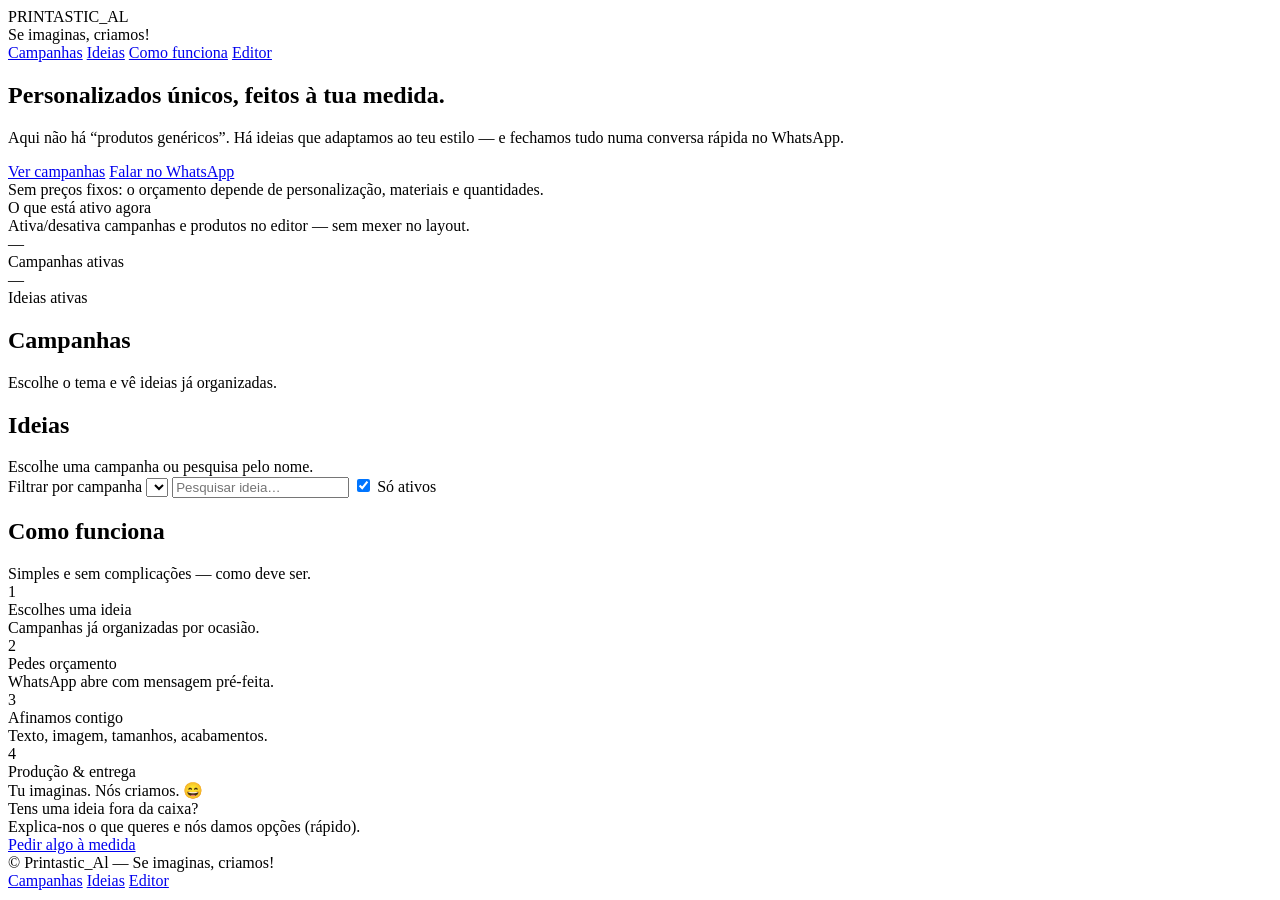
==== index.html @ 2a494dde "Create index.html" ====
<!doctype html>
<html lang="pt-PT">
<head>
  <meta charset="utf-8" />
  <meta name="viewport" content="width=device-width,initial-scale=1" />
  <title>Printastic_Al — Personalizados</title>
  <meta name="description" content="Catálogo de personalizados Printastic_Al. Escolhe uma campanha e pede orçamento via WhatsApp." />
  <link rel="stylesheet" href="css/style.css" />
</head>
<body>
  <header class="topbar">
    <div class="container topbar-inner">
      <div class="brand">
        <div class="mark" aria-hidden="true"></div>
        <div>
          <div class="brand-name">PRINTASTIC_AL</div>
          <div class="brand-tag">Se imaginas, criamos!</div>
        </div>
      </div>

      <nav class="nav">
        <a href="#campanhas">Campanhas</a>
        <a href="#produtos">Ideias</a>
        <a href="#como-funciona">Como funciona</a>
        <a class="pill" href="admin/editor.html" title="Editor (para gerir campanhas e produtos)">Editor</a>
      </nav>
    </div>
  </header>

  <main>
    <section class="hero">
      <div class="container hero-grid">
        <div class="hero-copy">
          <h1>Personalizados únicos, feitos à tua medida.</h1>
          <p>
            Aqui não há “produtos genéricos”. Há ideias que adaptamos ao teu estilo — e fechamos tudo numa conversa rápida no WhatsApp.
          </p>
          <div class="hero-actions">
            <a class="btn primary" href="#campanhas">Ver campanhas</a>
            <a class="btn" id="btnWhatsAppGeral" href="#">Falar no WhatsApp</a>
          </div>
          <div class="micro">
            <span class="dot"></span>
            <span>Sem preços fixos: o orçamento depende de personalização, materiais e quantidades.</span>
          </div>
        </div>

        <div class="hero-card">
          <div class="hero-card-title">O que está ativo agora</div>
          <div class="muted">Ativa/desativa campanhas e produtos no editor — sem mexer no layout.</div>
          <div class="stats">
            <div class="stat">
              <div class="stat-big" id="statSections">—</div>
              <div class="stat-small">Campanhas ativas</div>
            </div>
            <div class="stat">
              <div class="stat-big" id="statProducts">—</div>
              <div class="stat-small">Ideias ativas</div>
            </div>
          </div>
        </div>
      </div>
    </section>

    <section id="campanhas" class="block">
      <div class="container">
        <div class="block-head">
          <h2>Campanhas</h2>
          <div class="muted">Escolhe o tema e vê ideias já organizadas.</div>
        </div>
        <div id="campaignGrid" class="campaign-grid"></div>
      </div>
    </section>

    <section id="produtos" class="block alt">
      <div class="container">
        <div class="block-head row">
          <div>
            <h2>Ideias</h2>
            <div class="muted">Escolhe uma campanha ou pesquisa pelo nome.</div>
          </div>

          <div class="controls">
            <label class="sr-only" for="campaignFilter">Filtrar por campanha</label>
            <select id="campaignFilter"></select>

            <input id="search" type="search" placeholder="Pesquisar ideia…" />

            <label class="toggle">
              <input id="onlyActive" type="checkbox" checked />
              <span>Só ativos</span>
            </label>
          </div>
        </div>

        <div id="chips" class="chips"></div>
        <div id="productGrid" class="grid"></div>

        <div id="empty" class="empty" hidden>
          <div class="empty-title">Nada a mostrar com estes filtros.</div>
          <div class="muted">Experimenta outra campanha ou limpa a pesquisa.</div>
        </div>
      </div>
    </section>

    <section id="como-funciona" class="block">
      <div class="container">
        <div class="block-head">
          <h2>Como funciona</h2>
          <div class="muted">Simples e sem complicações — como deve ser.</div>
        </div>

        <div class="steps">
          <div class="step"><div class="n">1</div><div class="t">Escolhes uma ideia</div><div class="muted">Campanhas já organizadas por ocasião.</div></div>
          <div class="step"><div class="n">2</div><div class="t">Pedes orçamento</div><div class="muted">WhatsApp abre com mensagem pré-feita.</div></div>
          <div class="step"><div class="n">3</div><div class="t">Afinamos contigo</div><div class="muted">Texto, imagem, tamanhos, acabamentos.</div></div>
          <div class="step"><div class="n">4</div><div class="t">Produção & entrega</div><div class="muted">Tu imaginas. Nós criamos. 😄</div></div>
        </div>

        <div class="cta">
          <div>
            <div class="cta-title">Tens uma ideia fora da caixa?</div>
            <div class="muted">Explica-nos o que queres e nós damos opções (rápido).</div>
          </div>
          <a class="btn primary" id="btnWhatsAppCustom" href="#">Pedir algo à medida</a>
        </div>
      </div>
    </section>
  </main>

  <footer class="footer">
    <div class="container footer-inner">
      <div class="muted">© <span id="year"></span> Printastic_Al — Se imaginas, criamos!</div>
      <div class="footlinks">
        <a href="#campanhas">Campanhas</a>
        <a href="#produtos">Ideias</a>
        <a href="admin/editor.html">Editor</a>
      </div>
    </div>
  </footer>

  <script>
    window.PRINTASTIC = { whatsappNumber: "351925670379" };
  </script>
  <script src="js/app.js"></script>
</body>
</html>
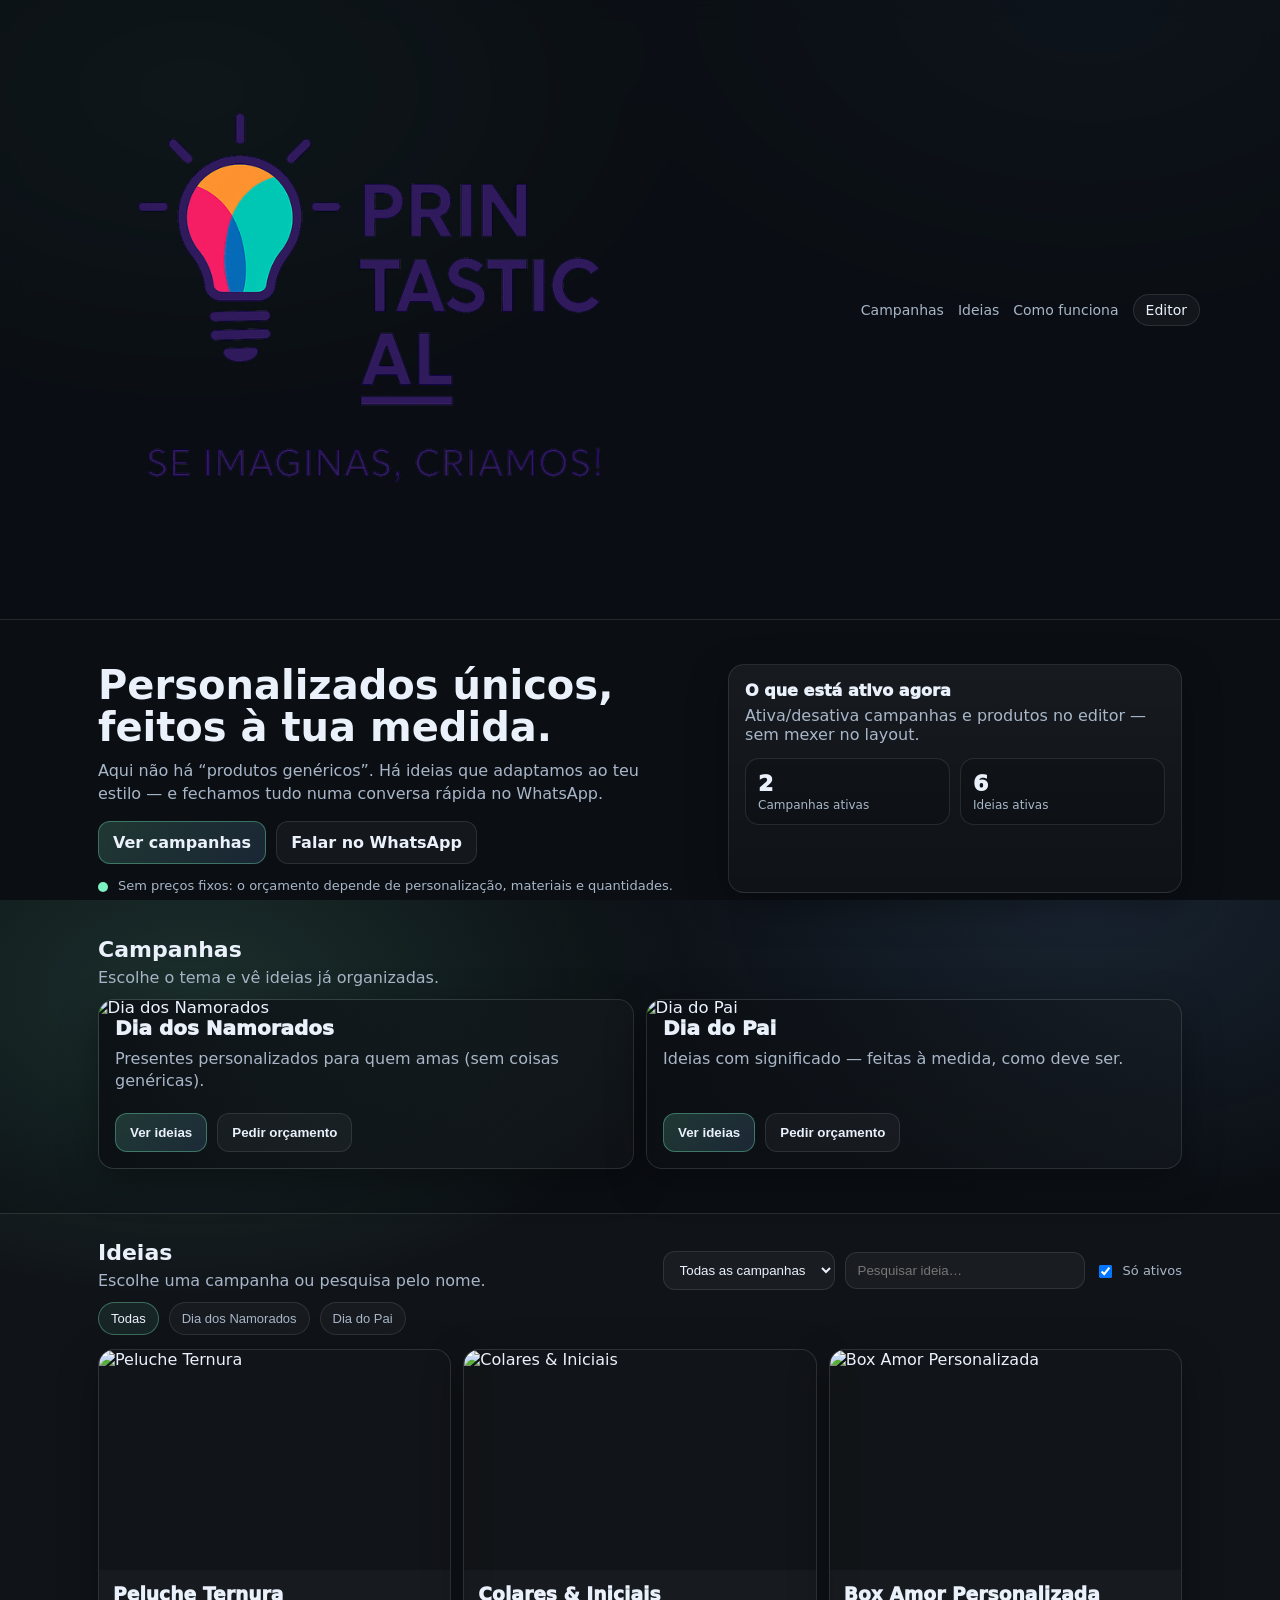
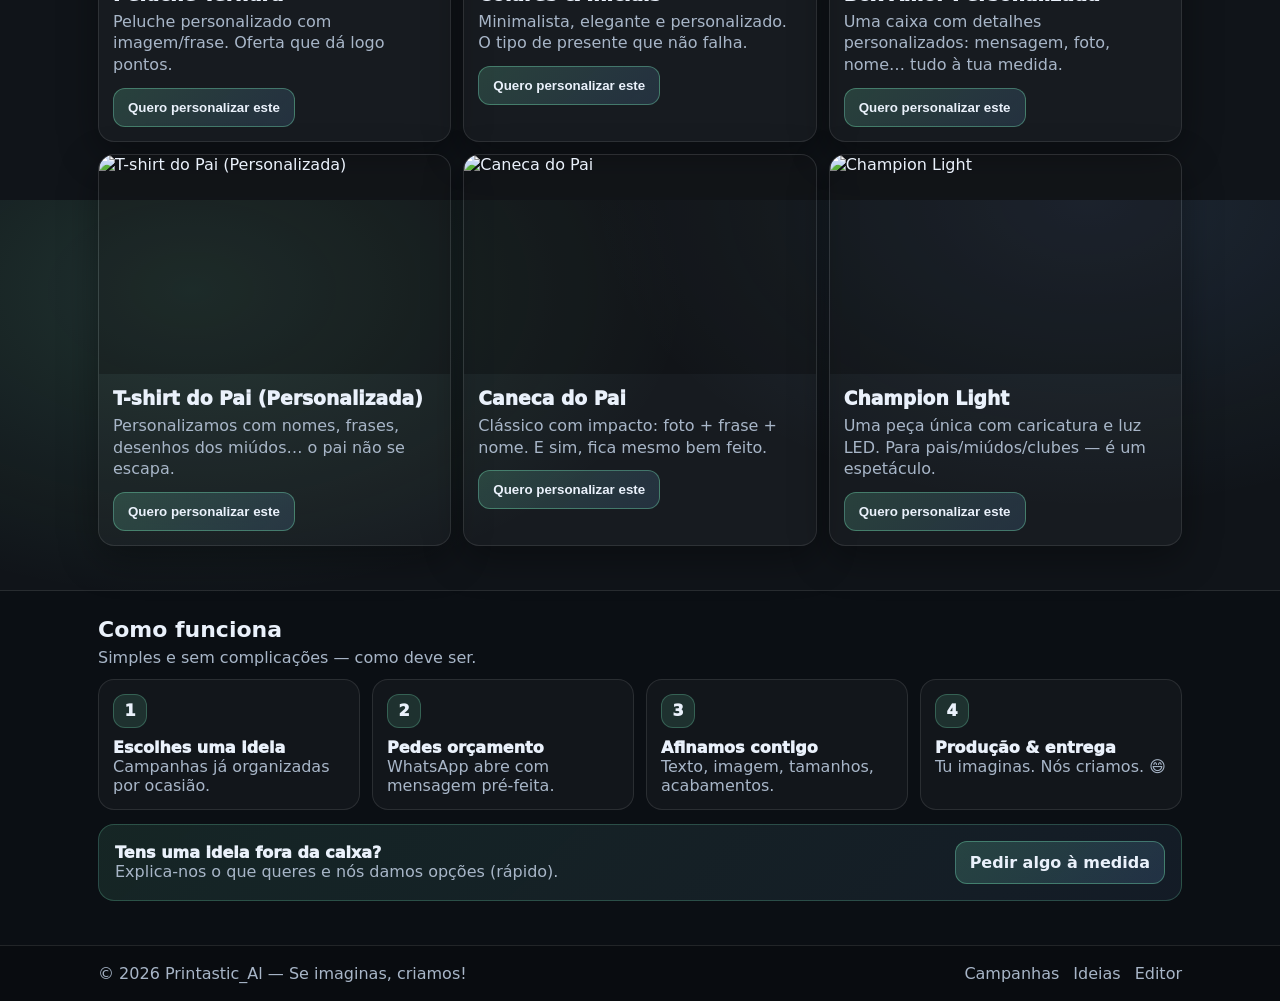
==== commit b1c89196: "Update index.html" ====
--- a/index.html
+++ b/index.html
@@ -11,12 +11,12 @@
   <header class="topbar">
     <div class="container topbar-inner">
       <div class="brand">
-        <div class="mark" aria-hidden="true"></div>
-        <div>
-          <div class="brand-name">PRINTASTIC_AL</div>
-          <div class="brand-tag">Se imaginas, criamos!</div>
-        </div>
-      </div>
+  <img 
+    src="img/branding/logo-printastic-al.png"
+    alt="Printastic_Al"
+    class="brand-logo"
+  />
+</div>
 
       <nav class="nav">
         <a href="#campanhas">Campanhas</a>
--- a/css/style.css
+++ b/css/style.css
@@ -0,0 +1,252 @@
+:root{
+  --bg:#0b0f14;
+  --panel:#0f1723;
+  --panel2:#0d1420;
+  --text:#eaf1fb;
+  --muted:#a8b6c8;
+  --line:rgba(255,255,255,.10);
+  --soft:rgba(255,255,255,.06);
+  --accent:#7cf2c1;
+  --accent2:#78b7ff;
+  --shadow: 0 12px 38px rgba(0,0,0,.35);
+  --r:16px;
+}
+
+*{box-sizing:border-box}
+html,body{height:100%}
+body{
+  margin:0;
+  font-family: system-ui, -apple-system, Segoe UI, Roboto, Helvetica, Arial;
+  color:var(--text);
+  background:
+    radial-gradient(900px 560px at 15% 10%, rgba(124,242,193,.14), transparent 55%),
+    radial-gradient(900px 560px at 85% 0%, rgba(120,183,255,.12), transparent 55%),
+    var(--bg);
+}
+
+a{color:inherit; text-decoration:none}
+.container{max-width:1120px; margin:0 auto; padding:0 18px}
+.muted{color:var(--muted)}
+.sr-only{position:absolute; left:-9999px}
+
+.topbar{
+  position:sticky; top:0; z-index:20;
+  background: rgba(11,15,20,.75);
+  backdrop-filter: blur(10px);
+  border-bottom:1px solid var(--line);
+}
+.topbar-inner{display:flex; gap:16px; align-items:center; padding:14px 0}
+.brand{display:flex; gap:12px; align-items:center}
+.mark{
+  width:38px; height:38px; border-radius:12px;
+  background: linear-gradient(135deg, var(--accent), var(--accent2));
+  box-shadow: var(--shadow);
+}
+.brand-name{font-weight:950; letter-spacing:.6px}
+.brand-tag{font-size:12px; margin-top:2px; color:var(--muted)}
+.nav{margin-left:auto; display:flex; gap:14px; align-items:center; flex-wrap:wrap}
+.nav a{font-size:14px; color:var(--muted)}
+.nav a:hover{color:var(--text)}
+.pill{
+  padding:7px 12px; border-radius:999px;
+  border:1px solid var(--line);
+  background: rgba(255,255,255,.04);
+  color:var(--text) !important;
+}
+
+.hero{padding:44px 0 18px}
+.hero-grid{display:grid; grid-template-columns: 1.15fr .85fr; gap:16px; align-items:stretch}
+@media(max-width: 900px){.hero-grid{grid-template-columns:1fr}}
+.hero-copy h1{margin:0 0 10px; font-size:40px; line-height:1.06}
+.hero-copy p{margin:0 0 16px; color:var(--muted); line-height:1.45; max-width:56ch}
+.hero-actions{display:flex; gap:10px; flex-wrap:wrap; margin-bottom:14px}
+.btn{
+  display:inline-flex; align-items:center; justify-content:center;
+  padding:11px 14px;
+  border-radius: 12px;
+  border:1px solid var(--line);
+  background: rgba(255,255,255,.04);
+  color:var(--text);
+  font-weight:800;
+  transition: transform .06s ease, border-color .12s ease, background .12s ease;
+}
+.btn:hover{transform: translateY(-1px); border-color: rgba(255,255,255,.18)}
+.btn.primary{
+  border-color: rgba(124,242,193,.35);
+  background: linear-gradient(135deg, rgba(124,242,193,.18), rgba(120,183,255,.14));
+}
+.micro{display:flex; gap:10px; align-items:flex-start; color:var(--muted); font-size:13px}
+.micro .dot{width:10px; height:10px; border-radius:999px; margin-top:4px; background: var(--accent)}
+
+.hero-card{
+  border:1px solid var(--line);
+  background: linear-gradient(180deg, rgba(255,255,255,.05), rgba(255,255,255,.02));
+  border-radius: var(--r);
+  padding:16px;
+  box-shadow: var(--shadow);
+}
+.hero-card-title{font-weight:950; margin-bottom:6px}
+.stats{display:flex; gap:10px; margin-top:14px}
+.stat{
+  flex:1;
+  border:1px solid var(--line);
+  border-radius: 14px;
+  padding:12px;
+  background: rgba(0,0,0,.18);
+}
+.stat-big{font-size:22px; font-weight:950}
+.stat-small{font-size:12px; color:var(--muted); margin-top:2px}
+
+.block{padding:26px 0 44px}
+.block.alt{
+  background: rgba(255,255,255,.02);
+  border-top:1px solid var(--line);
+  border-bottom:1px solid var(--line);
+}
+.block-head{margin-bottom:12px}
+.block-head h2{margin:0 0 6px; font-size:22px}
+.block-head.row{display:flex; align-items:flex-end; justify-content:space-between; gap:14px; flex-wrap:wrap}
+
+.controls{display:flex; gap:10px; flex-wrap:wrap; align-items:center}
+select,input[type="search"]{
+  border-radius:12px;
+  border:1px solid var(--line);
+  background: rgba(255,255,255,.04);
+  color: var(--text);
+  padding:10px 12px;
+  outline:none;
+}
+#search{min-width:240px}
+.toggle{display:flex; gap:8px; align-items:center; color:var(--muted); font-size:13px}
+.toggle input{transform: translateY(1px)}
+
+.campaign-grid{
+  display:grid;
+  grid-template-columns: repeat(2, 1fr);
+  gap:12px;
+}
+@media(max-width: 820px){ .campaign-grid{grid-template-columns: 1fr} }
+
+.campaign{
+  position:relative;
+  border:1px solid var(--line);
+  border-radius: var(--r);
+  overflow:hidden;
+  background: rgba(255,255,255,.03);
+  box-shadow: var(--shadow);
+  min-height: 170px;
+  display:flex;
+}
+.campaign::before{
+  content:"";
+  position:absolute; inset:0;
+  background: linear-gradient(90deg, rgba(11,15,20,.92), rgba(11,15,20,.35));
+  pointer-events:none;
+}
+.campaign img{
+  position:absolute; inset:0;
+  width:100%; height:100%;
+  object-fit:cover;
+  filter: saturate(1.05) contrast(1.02);
+  transform: scale(1.03);
+}
+.campaign-body{
+  position:relative;
+  padding:16px;
+  display:flex;
+  flex-direction:column;
+  gap:8px;
+  max-width: 70ch;
+}
+.campaign-title{font-weight:950; font-size:20px}
+.campaign-desc{color:var(--muted); line-height:1.35}
+.campaign-actions{margin-top:auto; display:flex; gap:10px; flex-wrap:wrap}
+
+.chips{display:flex; gap:10px; flex-wrap:wrap; margin:12px 0 14px}
+.chip{
+  border:1px solid var(--line);
+  background: rgba(255,255,255,.03);
+  border-radius: 999px;
+  padding:8px 12px;
+  cursor:pointer;
+  color: var(--muted);
+  font-size: 13px;
+}
+.chip.active{
+  color: var(--text);
+  border-color: rgba(124,242,193,.35);
+  background: rgba(124,242,193,.08);
+}
+
+.grid{
+  display:grid;
+  grid-template-columns: repeat(3, 1fr);
+  gap:12px;
+}
+@media (max-width: 980px){ .grid{grid-template-columns: repeat(2,1fr)} }
+@media (max-width: 620px){ .grid{grid-template-columns: 1fr} }
+
+.card{
+  border:1px solid var(--line);
+  border-radius: var(--r);
+  overflow:hidden;
+  background: rgba(255,255,255,.03);
+  box-shadow: var(--shadow);
+  display:flex; flex-direction:column;
+}
+.card-media{aspect-ratio: 16/10; background: rgba(0,0,0,.25)}
+.card-media img{width:100%; height:100%; object-fit:cover}
+.card-body{padding:14px}
+.card-title{margin:0 0 6px; font-weight:950}
+.card-desc{margin:0 0 12px; color:var(--muted); line-height:1.35}
+
+.steps{
+  display:grid;
+  grid-template-columns: repeat(4, 1fr);
+  gap:12px;
+}
+@media(max-width: 980px){ .steps{grid-template-columns: repeat(2,1fr)} }
+@media(max-width: 560px){ .steps{grid-template-columns: 1fr} }
+
+.step{
+  border:1px solid var(--line);
+  border-radius: var(--r);
+  padding:14px;
+  background: rgba(255,255,255,.03);
+}
+.step .n{
+  width:34px; height:34px; border-radius:12px;
+  display:flex; align-items:center; justify-content:center;
+  background: rgba(124,242,193,.12);
+  border:1px solid rgba(124,242,193,.25);
+  font-weight:950;
+}
+.step .t{margin-top:10px; font-weight:950}
+
+.cta{
+  margin-top:14px;
+  border:1px solid rgba(124,242,193,.22);
+  background: linear-gradient(135deg, rgba(124,242,193,.10), rgba(120,183,255,.08));
+  border-radius: var(--r);
+  padding:16px;
+  display:flex;
+  align-items:center;
+  justify-content:space-between;
+  gap:12px;
+  flex-wrap:wrap;
+}
+.cta-title{font-weight:950; font-size:16px}
+
+.empty{
+  margin-top:14px;
+  border:1px dashed var(--line);
+  border-radius: var(--r);
+  padding:16px;
+  background: rgba(255,255,255,.02);
+}
+.empty-title{font-weight:950}
+
+.footer{border-top:1px solid var(--line); padding:18px 0; background: rgba(0,0,0,.18)}
+.footer-inner{display:flex; justify-content:space-between; gap:12px; flex-wrap:wrap}
+.footlinks{display:flex; gap:14px; color:var(--muted)}
+.footlinks a:hover{color:var(--text)}
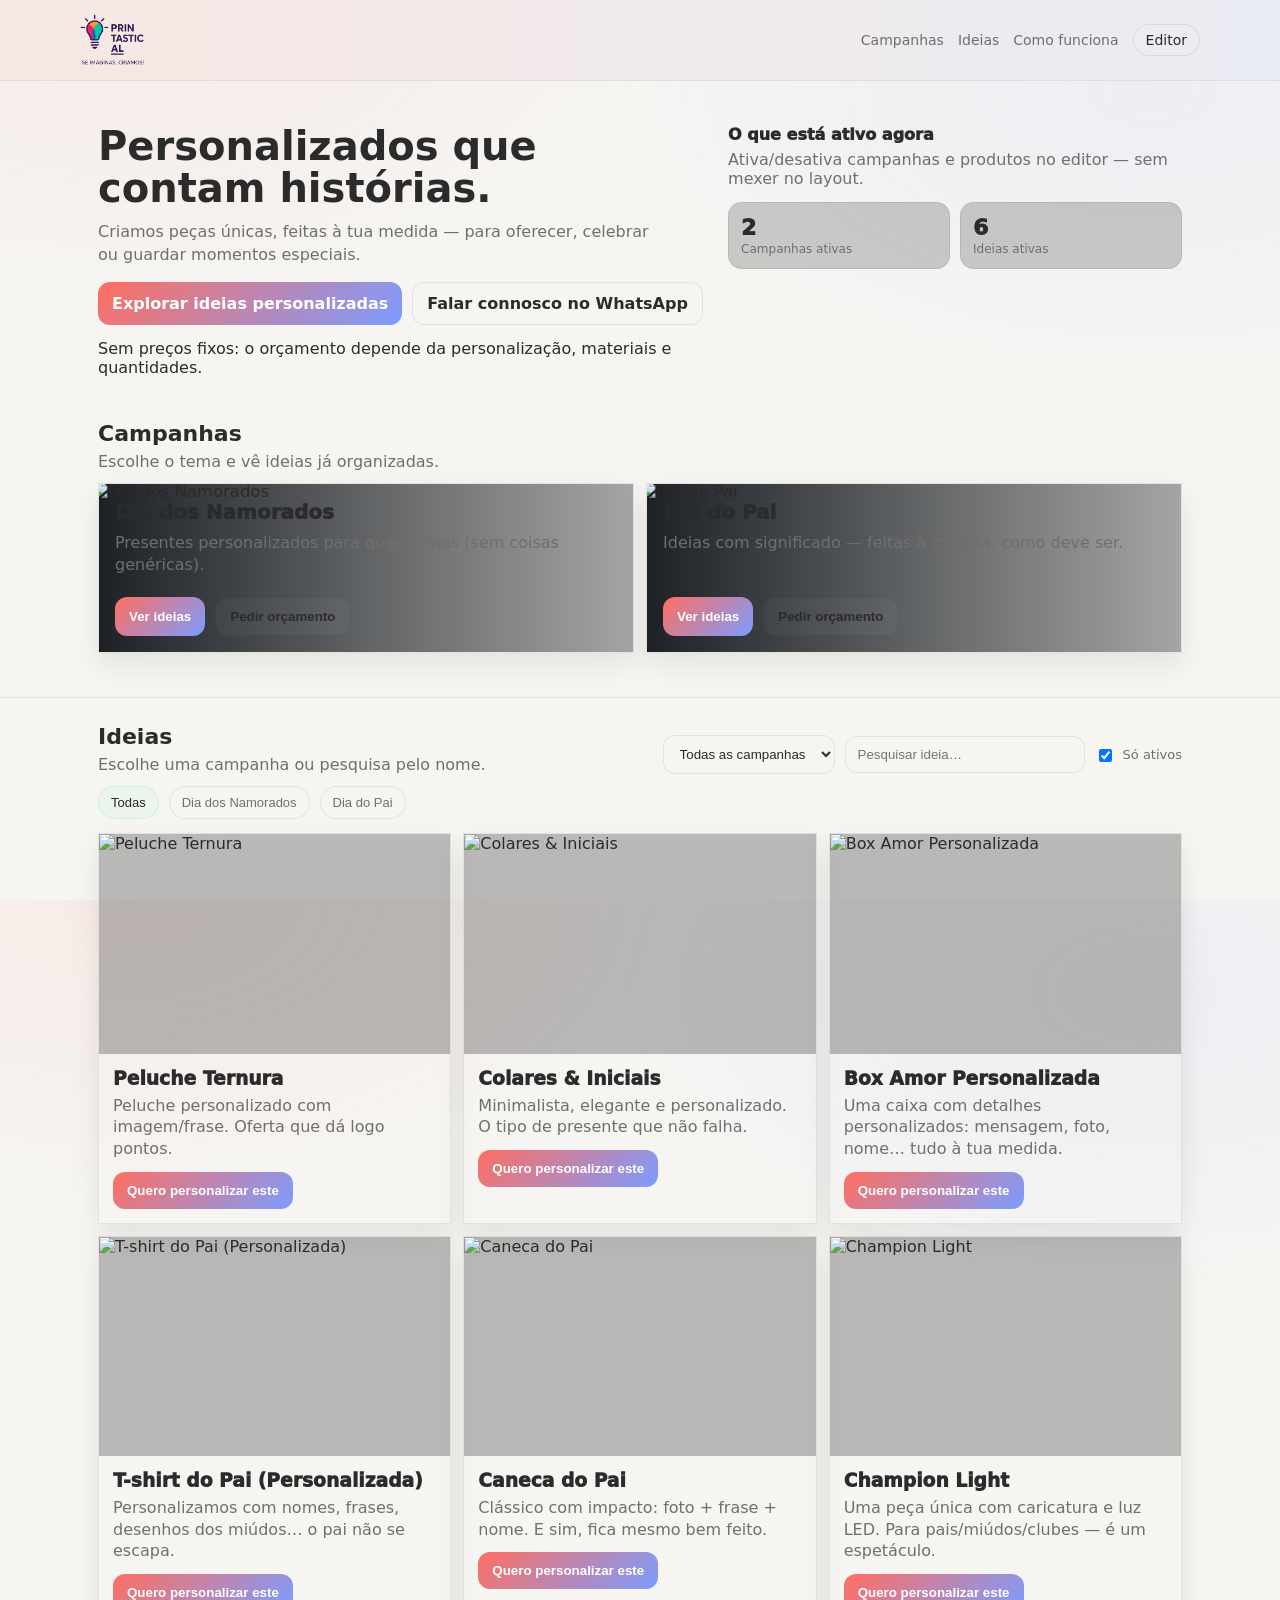
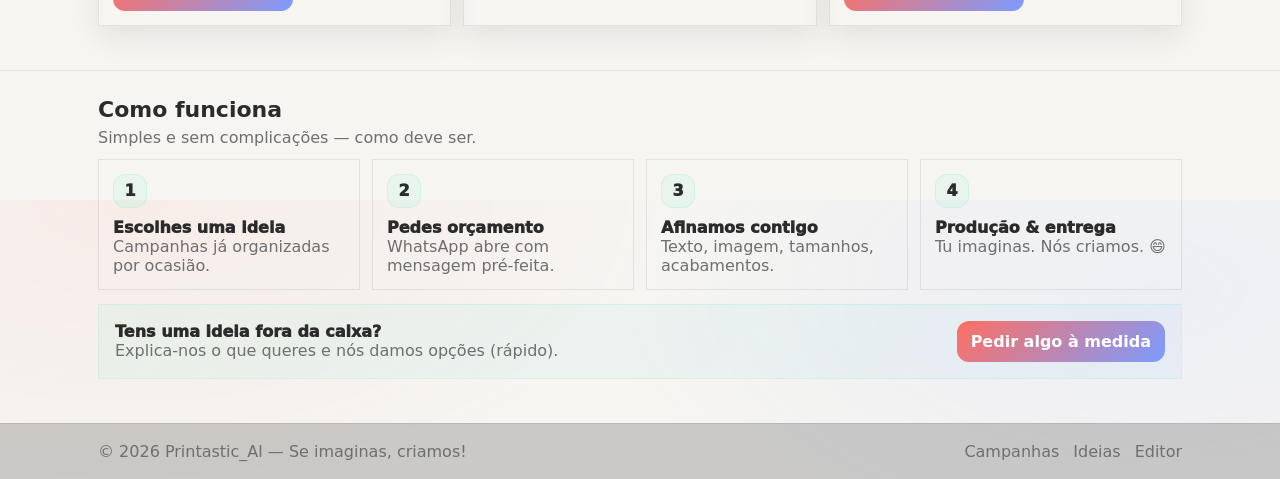
==== commit 12718cd3: "Update index.html" ====
--- a/index.html
+++ b/index.html
@@ -31,17 +31,17 @@
     <section class="hero">
       <div class="container hero-grid">
         <div class="hero-copy">
-          <h1>Personalizados únicos, feitos à tua medida.</h1>
+          <h1>Personalizados que contam histórias.</h1>
           <p>
-            Aqui não há “produtos genéricos”. Há ideias que adaptamos ao teu estilo — e fechamos tudo numa conversa rápida no WhatsApp.
+            Criamos peças únicas, feitas à tua medida — para oferecer, celebrar ou guardar momentos especiais.
           </p>
           <div class="hero-actions">
-            <a class="btn primary" href="#campanhas">Ver campanhas</a>
-            <a class="btn" id="btnWhatsAppGeral" href="#">Falar no WhatsApp</a>
+            <a class="btn primary" href="#campanhas">Explorar ideias personalizadas</a>
+            <a class="btn" id="btnWhatsAppGeral" href="#">Falar connosco no WhatsApp</a>
           </div>
           <div class="micro">
             <span class="dot"></span>
-            <span>Sem preços fixos: o orçamento depende de personalização, materiais e quantidades.</span>
+            <span>Sem preços fixos: o orçamento depende da personalização, materiais e quantidades.</span>
           </div>
         </div>
 
--- a/css/style.css
+++ b/css/style.css
@@ -1,15 +1,20 @@
 :root{
-  --bg:#0b0f14;
-  --panel:#0f1723;
-  --panel2:#0d1420;
-  --text:#eaf1fb;
-  --muted:#a8b6c8;
-  --line:rgba(255,255,255,.10);
-  --soft:rgba(255,255,255,.06);
-  --accent:#7cf2c1;
-  --accent2:#78b7ff;
-  --shadow: 0 12px 38px rgba(0,0,0,.35);
-  --r:16px;
+  /* Base */
+  --bg: #f6f5f2;            /* fundo quente, não branco */
+  --panel: #ffffff;        /* cartões */
+  --panel2: #f0efe9;       /* variações suaves */
+  --text: #2b2b2b;         /* texto principal */
+  --muted: #6f6f6f;        /* texto secundário */
+
+  /* Linhas e sombras */
+  --line: rgba(0,0,0,0.08);
+  --soft: rgba(0,0,0,0.04);
+  --shadow: 0 12px 28px rgba(0,0,0,0.08);
+
+  /* Acentos (inspirados em criatividade, não tech) */
+  --accent: #ff6f61;       /* coral quente (chama atenção) */
+  --accent2: #7c9cff;      /* azul suave criativo */
+  --accent3: #7dd3a8;      /* verde menta */
 }
 
 *{box-sizing:border-box}
@@ -19,8 +24,8 @@
   font-family: system-ui, -apple-system, Segoe UI, Roboto, Helvetica, Arial;
   color:var(--text);
   background:
-    radial-gradient(900px 560px at 15% 10%, rgba(124,242,193,.14), transparent 55%),
-    radial-gradient(900px 560px at 85% 0%, rgba(120,183,255,.12), transparent 55%),
+    radial-gradient(900px 500px at 10% 0%, rgba(255,111,97,0.08), transparent 60%),
+    radial-gradient(900px 500px at 90% 10%, rgba(124,156,255,0.08), transparent 60%),
     var(--bg);
 }
 
@@ -30,13 +35,28 @@
 .sr-only{position:absolute; left:-9999px}
 
 .topbar{
-  position:sticky; top:0; z-index:20;
-  background: rgba(11,15,20,.75);
-  backdrop-filter: blur(10px);
-  border-bottom:1px solid var(--line);
+  position:sticky;
+  top:0;
+  z-index:20;
+
+  background:
+    linear-gradient(
+      90deg,
+      rgba(255,111,97,0.10),
+      rgba(124,156,255,0.10)
+    ),
+    rgba(246,245,242,0.96);
+
+  backdrop-filter: blur(8px);
+  border-bottom:1px solid rgba(0,0,0,0.06);
 }
 .topbar-inner{display:flex; gap:16px; align-items:center; padding:14px 0}
-.brand{display:flex; gap:12px; align-items:center}
+.brand-logo{
+  height:52px !important;
+  width:auto !important;
+  max-height:none !important;
+  display:block;
+}
 .mark{
   width:38px; height:38px; border-radius:12px;
   background: linear-gradient(135deg, var(--accent), var(--accent2));
@@ -72,18 +92,18 @@
 }
 .btn:hover{transform: translateY(-1px); border-color: rgba(255,255,255,.18)}
 .btn.primary{
-  border-color: rgba(124,242,193,.35);
-  background: linear-gradient(135deg, rgba(124,242,193,.18), rgba(120,183,255,.14));
-}
-.micro{display:flex; gap:10px; align-items:flex-start; color:var(--muted); font-size:13px}
-.micro .dot{width:10px; height:10px; border-radius:999px; margin-top:4px; background: var(--accent)}
-
-.hero-card{
-  border:1px solid var(--line);
-  background: linear-gradient(180deg, rgba(255,255,255,.05), rgba(255,255,255,.02));
-  border-radius: var(--r);
-  padding:16px;
-  box-shadow: var(--shadow);
+  background: linear-gradient(
+    135deg,
+    var(--accent),
+    var(--accent2)
+  );
+  border:none;
+  color:#fff;
+  font-weight:800;
+}
+
+.btn.primary:hover{
+  filter: brightness(1.05);
 }
 .hero-card-title{font-weight:950; margin-bottom:6px}
 .stats{display:flex; gap:10px; margin-top:14px}
@@ -250,3 +270,7 @@
 .footer-inner{display:flex; justify-content:space-between; gap:12px; flex-wrap:wrap}
 .footlinks{display:flex; gap:14px; color:var(--muted)}
 .footlinks a:hover{color:var(--text)}
+*{
+  -webkit-font-smoothing: antialiased;
+  -moz-osx-font-smoothing: grayscale;
+}
